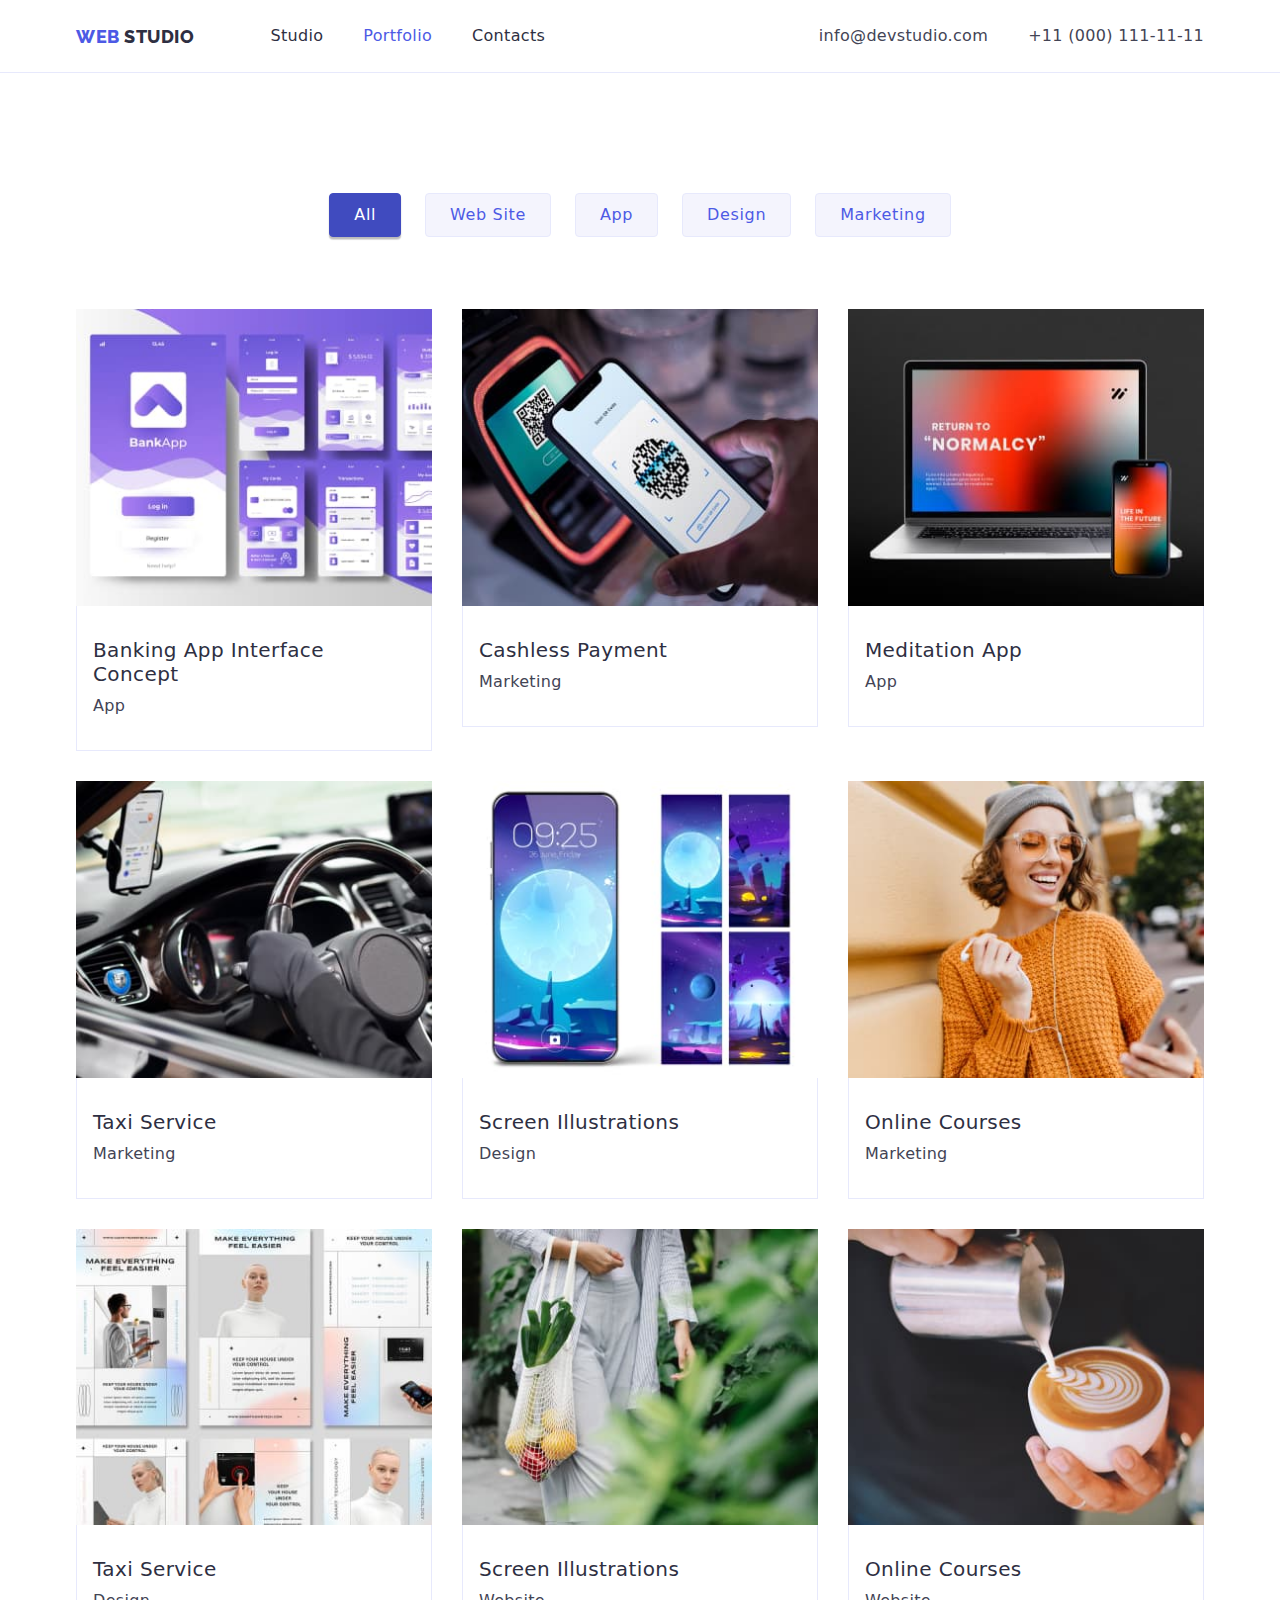
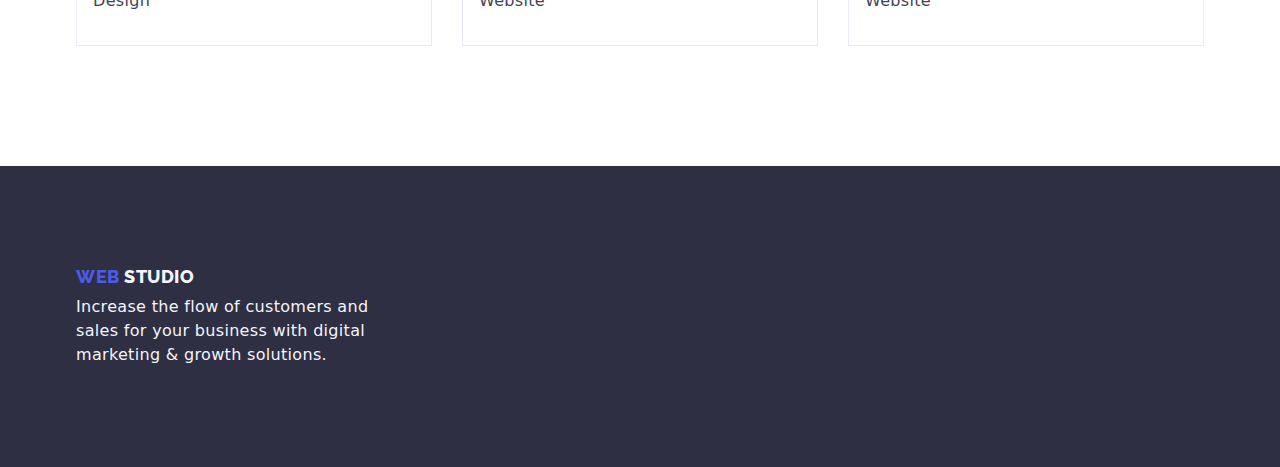
==== portfolio.html @ 0c823897 "commit all" ====
<!DOCTYPE html>
<html lang="en">
<head>
    <title>Portfolio - HM4</title>
    <meta charset="UTF-8">
    <meta name="viewport" content="Homework 3 - Portfolio Page">
    <link rel="stylesheet" href="./css/styles.css">
    <link href="https://fonts.googleapis.com/css2?family=Raleway:wght@700&family=Roboto:wght@400;500;700;900&display=swap"
        rel="stylesheet" />
    <link rel="stylesheet" href="https://cdnjs.cloudflare.com/ajax/libs/modern-normalize/2.0.0/modern-normalize.min.css" />
</head>
    <body>
        <!--This is header-->
        <header class="header header-container">
            <div class="container header-container">
                <!-- Navigation Bar -->
                <nav class="header-navigation">
                    <a class="header-logo links" href="index.html">
                        <span class="web-logo">WEB</span>
                        <span class="studio-logo">STUDIO </span>
                    </a>

                    <ul class="header-list lists">
                        <li class="header-item">
                            <a class="header-link links" href="index.html">Studio</a>
                        </li>
                        <li class="header-item">
                            <a class="header-link links current" href="portfolio.html">Portfolio</a>
                        </li>
                        <li class="header-item">
                            <a class="header-link links" href="index.html">Contacts</a>
                        </li>
                    </ul>
                </nav>

                <ul class="header-address lists">
                    <li>
                        <a class="header-address-link links" href="mailto:info@devstudio.com">info@devstudio.com</a>
                    </li>
                    <li>
                        <a class="header-address-link links" href="tel:+110001111111">+11 (000) 111-11-11</a>
                    </li>
                </ul>
            </div>
        </header>
        <!-- This is main -->
        <main>
            <section class="section">
                <div class="container filter-containter">
                    <ul class="filter lists">
                        <li><button class="filter-item active" type="button">All</button></li>
                        <li><button class="filter-item" type="button">Web Site</button></li>
                        <li><button class="filter-item" type="button">App</button></li>
                        <li><button class="filter-item" type="button">Design</button></li>
                        <li><button class="filter-item" type="button">Marketing</button></li>
                    </ul>
                    <ul class="project lists">
                        <li class="project-item">
                            <img src="./images/project-card-1-1.jpg" alt="banking app" width="360" />
                            <div class="project-description">
                                <h3 class="project-title titles">Banking App Interface Concept</h3>
                                <p class="project-bottom-text bottom-text">App</p>
                            </div>
                        </li>
                        <li class="project-item">
                            <img src="./images/project-card-1-2.jpg" alt="cashless payment" width="360" />
                            <div class="project-description">
                                <h3 class="project-title titles">Cashless Payment</h3>
                                <p class="project-bottom-text bottom-text">Marketing</p>
                            </div>
                        </li>
                        <li class="project-item">
                            <img src="./images/project-card-1-3.jpg" alt="meditation app" width="360" />
                            <div class="project-description">
                                <h3 class="project-title titles">Meditation App</h3>
                                <p class="project-bottom-text bottom-text">App</p>
                            </div>
                        </li>

                        <li class="project-item">
                            <img src="./images/project-card-2-1.jpg" alt="taxi service" width="360" />
                            <div class="project-description">
                                <h3 class="project-title titles">Taxi Service</h3>
                                <p class="project-bottom-text bottom-text">Marketing</p>
                            </div>
                        </li>

                        <li class="project-item">
                            <img src="./images/project-card-2-2.jpg" alt="screen illustrations" width="360" />
                            <div class="project-description">
                                <h3 class="project-title titles">Screen Illustrations</h3>
                                <p class="project-bottom-text bottom-text">Design</p>
                            </div>
                        </li>

                        <li class="project-item">
                            <img src="./images/project-card-2-3.jpg" alt="online courses" width="360" />
                            <div class="project-description">
                                <h3 class="project-title titles">Online Courses</h3>
                                <p class="project-bottom-text bottom-text">Marketing</p>
                            </div>
                        </li>

                        <li class="project-item">
                            <img src="./images/project-card-3-1.jpg" alt="instagram concept" width="360" />
                            <div class="project-description">
                                <h3 class="project-title titles">Taxi Service</h3>
                                <p class="project-bottom-text bottom-text">Design</p>
                            </div>
                        </li>

                        <li class="project-item">
                            <img src="./images/project-card-3-2.jpg" alt="organic food" width="360" />
                            <div class="project-description">
                                <h3 class="project-title titles">Screen Illustrations</h3>
                                <p class="project-bottom-text bottom-text">Website</p>
                            </div>
                        </li>

                        <li class="project-item">
                            <img src="./images/project-card-3-3.jpg" alt="fresh coffee" width="360" />
                            <div class="project-description">
                                <h3 class="project-title titles">Online Courses</h3>
                                <p class="project-bottom-text bottom-text">Website</p>
                            </div>
                        </li>
                    </ul>
                </div>
            </section>
        </main>

        <!--This is footer-->
        <footer class="footer-section">
            <div class="container footer-container">
                <a class="header-logo links" href="index.html">
                    <span class="web-logo">WEB</span>
                    <span class="studio-logo studio-footer">STUDIO </span>
                </a>
                <div class="footer-text">
                    <p class="footer-bottom-text bottom-text">
                        Increase the flow of customers and<br />
                        sales for your business with digital<br />
                        marketing & growth solutions.
                    </p>
                </div>
            </div>
        </footer>
    </body>

    </html>
---- css/styles.css ----
:root {
    --iriscolor: #4d5ae5;
    --navyblue: #2e2f42;
    --navcolor: black;
    --oceancolor: #404bbf;
    --whitecolor: #ffffff;
    --slatecolor: #434455;
    --cornflowercolor: #e7e9fc;
    --cloudcolor: #f4f4fd;
    --greencolor: #31d0aa;
    --lightslatecolor: #8e8f99;
    --navybluemodalcolor: #2e2f42;
    --greycolor: #2e2f42;
    --dairycolor: #fcfcfc;
}

body {
    font-family: 'Roboto';
    font-size: 16px;
    font-weight: 400;
    line-height: 24px;
    letter-spacing: 0.02em;
}

img {
    display: block;
    max-width: 100%;
    height: auto;
}



h1, h2, h3, h4, h5, h6, p, ul {
    margin: 0;
    padding: 0;
}

/* CSS for Index Studio */

.lists {
    list-style-type: none;
    padding: 0;
}

.links {
    text-decoration: none;
}

.web-logo {
    color: var(--iriscolor);
}

.studio-logo {
    color: var(--navyblue);
}

.studio-footer {
    color: var(--cloudcolor);
}

.header {
    border-bottom: 1px solid var(--cornflowercolor);
}

.container {
    margin: 0 auto;
    width: 1158px;
    padding: 0 15px;
}


.header-logo {
    color: var(--navybluemodalcolor);
    font-family: Raleway;
    font-size: 18px;
    font-weight: 800;
    line-height: 21px;
    letter-spacing: 0.03em;
    text-transform: uppercase;
}

.header-container {
    display: flex;
    justify-content: space-between;
}

.header-address-link {
    color: var(--slatecolor);
    padding: 24px 0;
    display: block;
}

.header-address-link:hover,
.header-address-link:focus {
    color: var(--oceancolor);
}

.header-link {
    color: var(--navyblue);
    font-weight: 500;
    letter-spacing: 0.32px;
    padding: 24px 0;
    display: block;
}

.header-link:hover,
.header-link:focus,
.header-link:active {
    color: var(--oceancolor);
}

.current {
    color: var(--iriscolor);
}

.section {
    padding: 120px 0;
}


.hero-title {
    color: var(--whitecolor);
    font-size: 56px;
    font-weight: 700;
    line-height: 60px;
    letter-spacing: 0.02em;
    margin-bottom: 40px;
}

.hero-container {
  display: flex;
  flex-direction: column;
  align-items: center;
}

.hero-section {
    padding-top: 188px;
    padding-bottom: 188px;
    background-image: linear-gradient(to right,
            rgba(46, 47, 66, 0.7),
            rgba(46, 47, 66, 0.7)),
        url(../images/hero-bg.jpg);
    background-repeat: no-repeat;
    background-position: center;
    background-size: cover;
}

.hero-button {
    cursor: pointer;
    color: var(--whitecolor);
    background: var(--iriscolor);
    font-family: inherit;
    font-size: 16px;
    font-weight: 500;
    letter-spacing: 0.04em;
    border: none;
    border-radius: 4px;
    box-shadow: 0px 4px 4px 0px rgba(0, 0, 0, 0.15);
    padding: 16px 32px;
}

.hero-button:hover,
.hero-button:focus {
    background-color: var(--oceancolor);
}

.header-navigation {
    display: flex;
    align-items: center;
}

.header-list {
    display: flex;
    gap: 40px;
    margin-left: 76px;
}

.header-address {
    display: flex;
    gap: 40px;
}

.titles {
    font-size: 20px;
    font-weight: 500;
    letter-spacing: 0.02em;
    color: var(--navyblue);
    margin-bottom: 8px;
}

.bottom-text {
    color: var(--slatecolor);
}

.section-grey {
    background-color: var(--cloudcolor);
}

.footer-section {
    background-color: var(--navyblue);
    padding: 100px 0;
}

.footer-bottom-text {
    color: var(--cloud, #f4f4fd);
    margin-top: 8px;
}

.footer-container {
    display: flex;
    justify-content: center;
    flex-direction: column;
}

.section-title {
    color: var(--navybluemodalcolor);
    text-align: center;
    font-size: 36px;
    font-weight: 700;
    line-height: 40px;
    letter-spacing: 0.02em;
    text-transform: capitalize;
    margin-bottom: 72px;
}

.filter-item {
    cursor: pointer;
    font-size: 16px;
    font-family: inherit;
    font-weight: 500;
    letter-spacing: 0.04em;
    padding: 12px 24px;
    border-radius: 4px;
    border: 1px solid var(--cornflowercolor);
    background: var(--cloudcolor);
    color: var(--iriscolor);
}

.active {
    background: var(--oceancolor);
    box-shadow: 0px 2px 2px 0px rgba(0, 0, 0, 0.12),
        0px 2px 1px 0px rgba(0, 0, 0, 0.08), 0px 3px 1px 0px rgba(0, 0, 0, 0.1);
    color: var(--whitecolor);
    border-color: var(--oceancolor);
}

.filter-item:hover {
    background: var(--oceancolor);
    box-shadow: 0px 2px 2px 0px rgba(0, 0, 0, 0.12),
        0px 2px 1px 0px rgba(0, 0, 0, 0.08), 0px 3px 1px 0px rgba(0, 0, 0, 0.1);
    color: var(--whitecolor);
    border-color: var(--oceancolor);
}

.features-list {
    display: flex;
    gap: 20px;
    margin-left: -30px;
    margin-top: -30px;
}

.features-item{
    flex-basis: calc(100% / 4 - 30px);
    margin-left: 30px;
    margin-top: 30px;
}

.benefits-svg-box {
    width: 264px;
    height: 112px;
    background-color: var(--cloudcolor);
    display: flex;
    justify-content: center;
    align-items: center;
    border-radius: 4px;
    margin-bottom: 8px;
}


.what-we-do-list {
    display: flex;
    justify-content: space-between;
    margin-left: -30px;
    margin-top: -30px;
}

.what-we-do-item{
    flex-basis: calc(100% / 3 - 30px);
    margin-left: 30px;
    margin-top: 30px;
}

.team-list {
    display: flex;
    gap: 24px;
    text-align: center;
}

.team-item {
    border-radius: 0px 0px 4px 4px;
    background: var(--whitecolor);
    box-shadow: 0px 2px 1px 0px rgba(46, 47, 66, 0.08),
        0px 1px 1px 0px rgba(46, 47, 66, 0.16),
        0px 1px 6px 0px rgba(46, 47, 66, 0.08);
}

.team-item {
    flex-basis: calc(100% / 4 - 30px);
    margin-left: 30px;
    margin-top: 30px;
}

.card-content h3 {
    margin-bottom: 8px;
}

.card-content {
    padding: 32px 0;
}

/* CSS for Portfolio */

.filter {
    margin-bottom: 72px;
    display: flex;
    justify-content: center;
    align-items: center;
    gap: 24px;
}

.project {
    display: flex;
    flex-wrap: wrap;
    margin-left: -30px;
    margin-top: -30px;
}

.project-item {
    flex-basis: calc(100% / 3 - 30px);
    margin-left: 30px;
    margin-top: 30px;
}

.project-description {
    padding: 32px 16px;
    border: 1px solid var(--cornflowercolor);
    border-top: none;
}
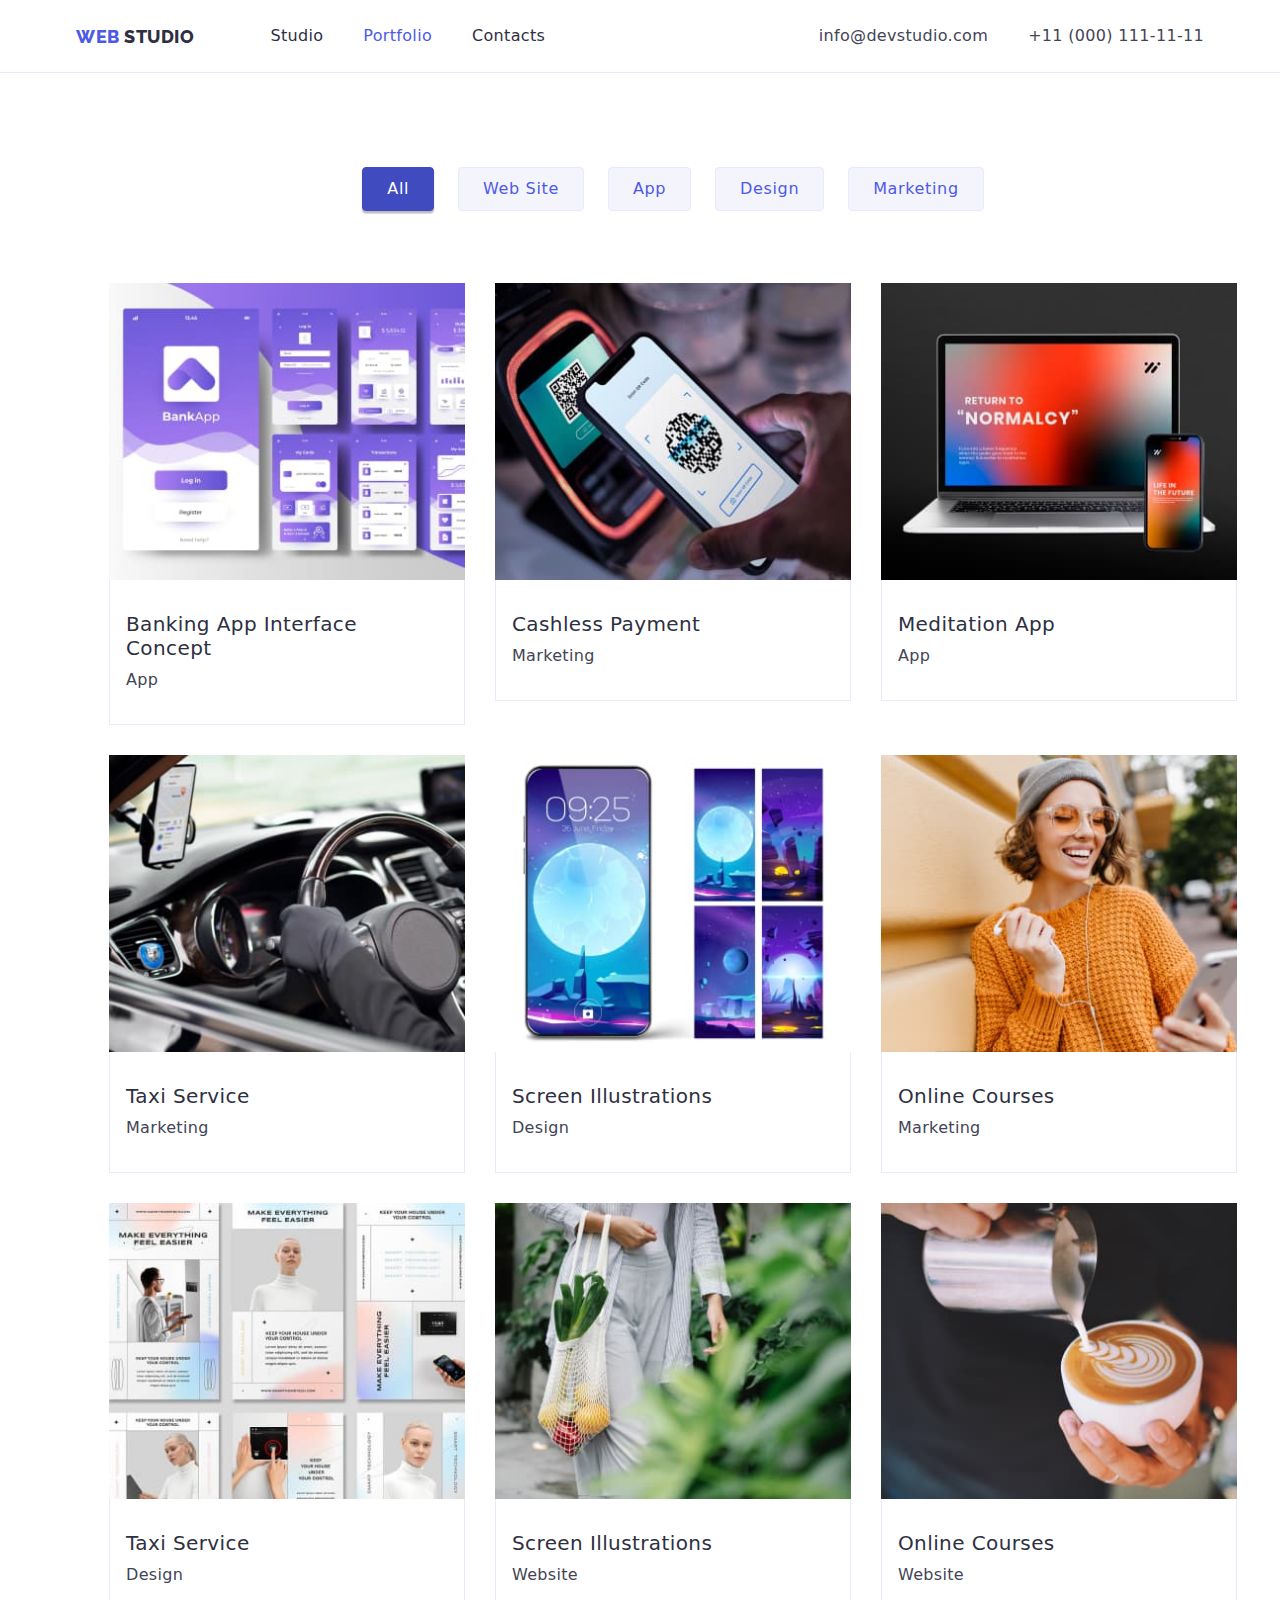
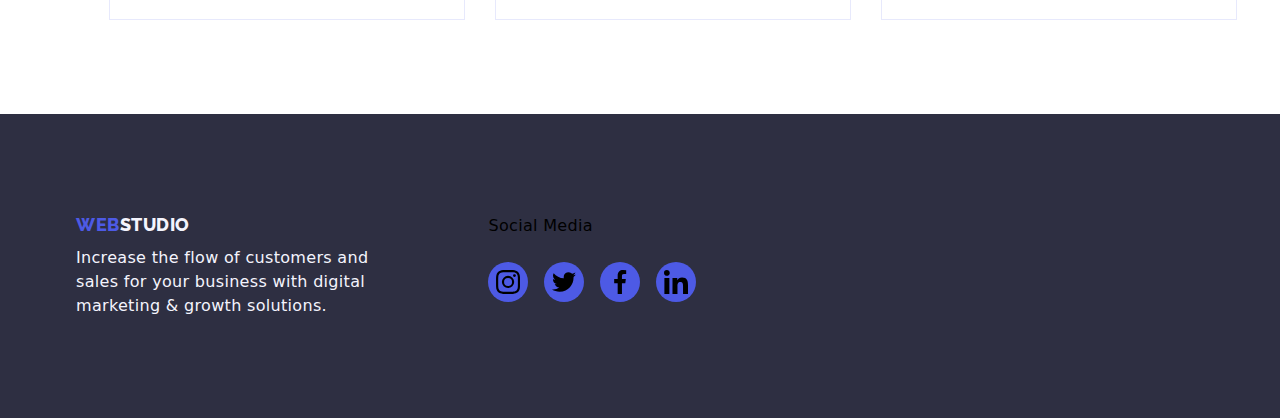
==== commit bdb658ef: "initial commit" ====
--- a/portfolio.html
+++ b/portfolio.html
@@ -132,19 +132,54 @@
         <!--This is footer-->
         <footer class="footer-section">
             <div class="container footer-container">
-                <a class="header-logo links" href="index.html">
-                    <span class="web-logo">WEB</span>
-                    <span class="studio-logo studio-footer">STUDIO </span>
-                </a>
-                <div class="footer-text">
-                    <p class="footer-bottom-text bottom-text">
-                        Increase the flow of customers and<br />
-                        sales for your business with digital<br />
-                        marketing & growth solutions.
-                    </p>
+                <div class="footer-logo-wrapper lists">
+                    <li class="footer-item">
+                        <a class="header-logo links" href="index.html">
+                            <span class="web-logo">WEB</span><span class="studio-logo studio-footer">STUDIO </span>
+                        </a>
+                        <p class="footer-bottom-text bottom-text">
+                            Increase the flow of customers and<br />
+                            sales for your business with digital<br />
+                            marketing & growth solutions.
+                        </p>
+        
+                    </li>
                 </div>
+                <div class="footer-socials">
+                    <p class="footer-social-text text">Social Media</p>
+                    <ul class="footer-list lists">
+                        <li class="footer-socials-item">
+                            <a href="/" class="footer-socials-link">
+                                <svg class="footer-social-svg" width="24" height="24">
+                                    <use href="./images/icons.svg#instagram"></use>
+                                </svg>
+                            </a>
+                        </li>
+                        <li class="footer-socials-item">
+                            <a href="/" class="footer-socials-link">
+                                <svg class="footer-social-svg" width="24" height="24">
+                                    <use href="./images/icons.svg#twitter"></use>
+                                </svg>
+                            </a>
+                        </li>
+                        <li class="footer-socials-item">
+                            <a href="/" class="footer-socials-link">
+                                <svg class="footer-social-svg" width="24" height="24">
+                                    <use href="./images/icons.svg#facebook"></use>
+                                </svg>
+                            </a>
+                        </li>
+                        <li class="footer-socials-item">
+                            <a href="/" class="footer-socials-link">
+                                <svg class="footer-social-svg" width="24" height="24">
+                                    <use href="./images/icons.svg#linkedin"></use>
+                                </svg>
+                            </a>
+                        </li>
+                    </ul>
+                </div>
+            </div>
             </div>
         </footer>
     </body>
-
-    </html>+</html>--- a/css/styles.css
+++ b/css/styles.css
@@ -63,9 +63,11 @@
 }
 
 .container {
-    margin: 0 auto;
     width: 1158px;
-    padding: 0 15px;
+    padding-left: 15px;
+    padding-right: 15px;
+    margin-left: auto;
+    margin-right: auto;
 }
 
 
@@ -114,7 +116,8 @@
 }
 
 .section {
-    padding: 120px 0;
+    padding: 94px;
+    padding-bottom: 94px;
 }
 
 
@@ -208,8 +211,7 @@
 
 .footer-container {
     display: flex;
-    justify-content: center;
-    flex-direction: column;
+    align-items: flex-start;
 }
 
 .section-title {
@@ -290,10 +292,56 @@
     margin-top: 30px;
 }
 
+.section-list {
+    display: flex;
+    justify-content: space-evenly;
+    gap: 24px;
+}
+
 .team-list {
     display: flex;
     gap: 24px;
     text-align: center;
+}
+
+.team-social-list { 
+    display: flex;
+    justify-content: center;
+    align-items: center;
+    gap: 12px;
+    margin-top: 8px;
+}
+
+.team-social-item {
+    width: 40px;
+    height: 40px;
+}
+
+.team-social-link {
+    width: 100%;
+    height: 100%;
+    border-radius: 50%;
+    display: flex;
+    align-items: center;
+    justify-content: center;
+    background-color: var(--iriscolor);
+    color: var(--cloudcolor);    
+}
+
+.team-social-link:hover,
+.team-social-link:focus {
+    background-color: var(--oceancolor);
+}
+
+.team-social-svg {
+    fill: currentColor;
+}
+
+.team-container {
+    flex-direction: column;
+    justify-content: center;
+    align-items: center;
+    gap: 32px;
 }
 
 .team-item {
@@ -310,6 +358,69 @@
     margin-top: 30px;
 }
 
+.section-item-wrap {
+    padding-top: 32px;
+    padding-bottom: 32px;
+    gap: 32px;
+    width: 100%;
+    text-align: center;
+}
+
+
+.section-customers {
+    background-color: var(--whitecolor);
+    padding-top: 120px;
+    padding-bottom: 120px;
+}
+
+.section-title {
+    font-size: 36px;
+    font-weight: 700;
+    line-height: 40px;
+    letter-spacing: 0.02em;
+    text-transform: capitalize;
+}
+
+.customers-title {
+    color: var(--navyblue);
+    display: flex;
+    justify-content: center;
+    align-items: center;
+}
+
+.customers-list {
+    display: flex;
+    gap: 24px;
+}
+
+.customers-item {
+    width: 168px;
+    height: 88px;
+}
+
+.customers-link {
+    width: 100%;
+    height: 100%;
+    border: 1px solid #8e8f99;
+    border-radius: 5px;
+    display: flex;
+    justify-content: center;
+    align-items: center;
+    color: #8e8f99;
+}
+
+.customers-link:hover,
+.customers-link:focus {
+    border-color: var(--oceancolor);
+    color: var(--oceancolor);
+}
+
+.customers-svg {
+    width: 104px;
+    height: 56px;
+    fill: currentColor;
+}
+
 .card-content h3 {
     margin-bottom: 8px;
 }
@@ -318,6 +429,47 @@
     padding: 32px 0;
 }
 
+
+.footer-socials {
+    margin-left: 120px;
+}
+
+.footer-socials-text {
+    color: var(--whitecolor);
+    display: flex;
+}
+
+.footer-socials-item {
+    width: 40px;
+    height: 40px;
+}
+
+.footer-list {
+    flex-wrap: wrap;
+    display: flex;
+    gap: 16px;
+    margin-top: 16px;
+}
+
+.footer-socials-link {
+    background-color: var(--iriscolor);
+    margin-top: 8px;
+    width: 100%;
+    height: 100%;
+    border-radius: 50%;
+    display: flex;
+    justify-content: center;
+    align-items: center;
+}
+
+.footer-socials-link:hover,
+.footer-socials-link:focus {
+    background-color: var(--greencolor);
+}
+
+.footer-socials-sgv {
+    fill: var(--cloudcolor);
+}
 /* CSS for Portfolio */
 
 .filter {
